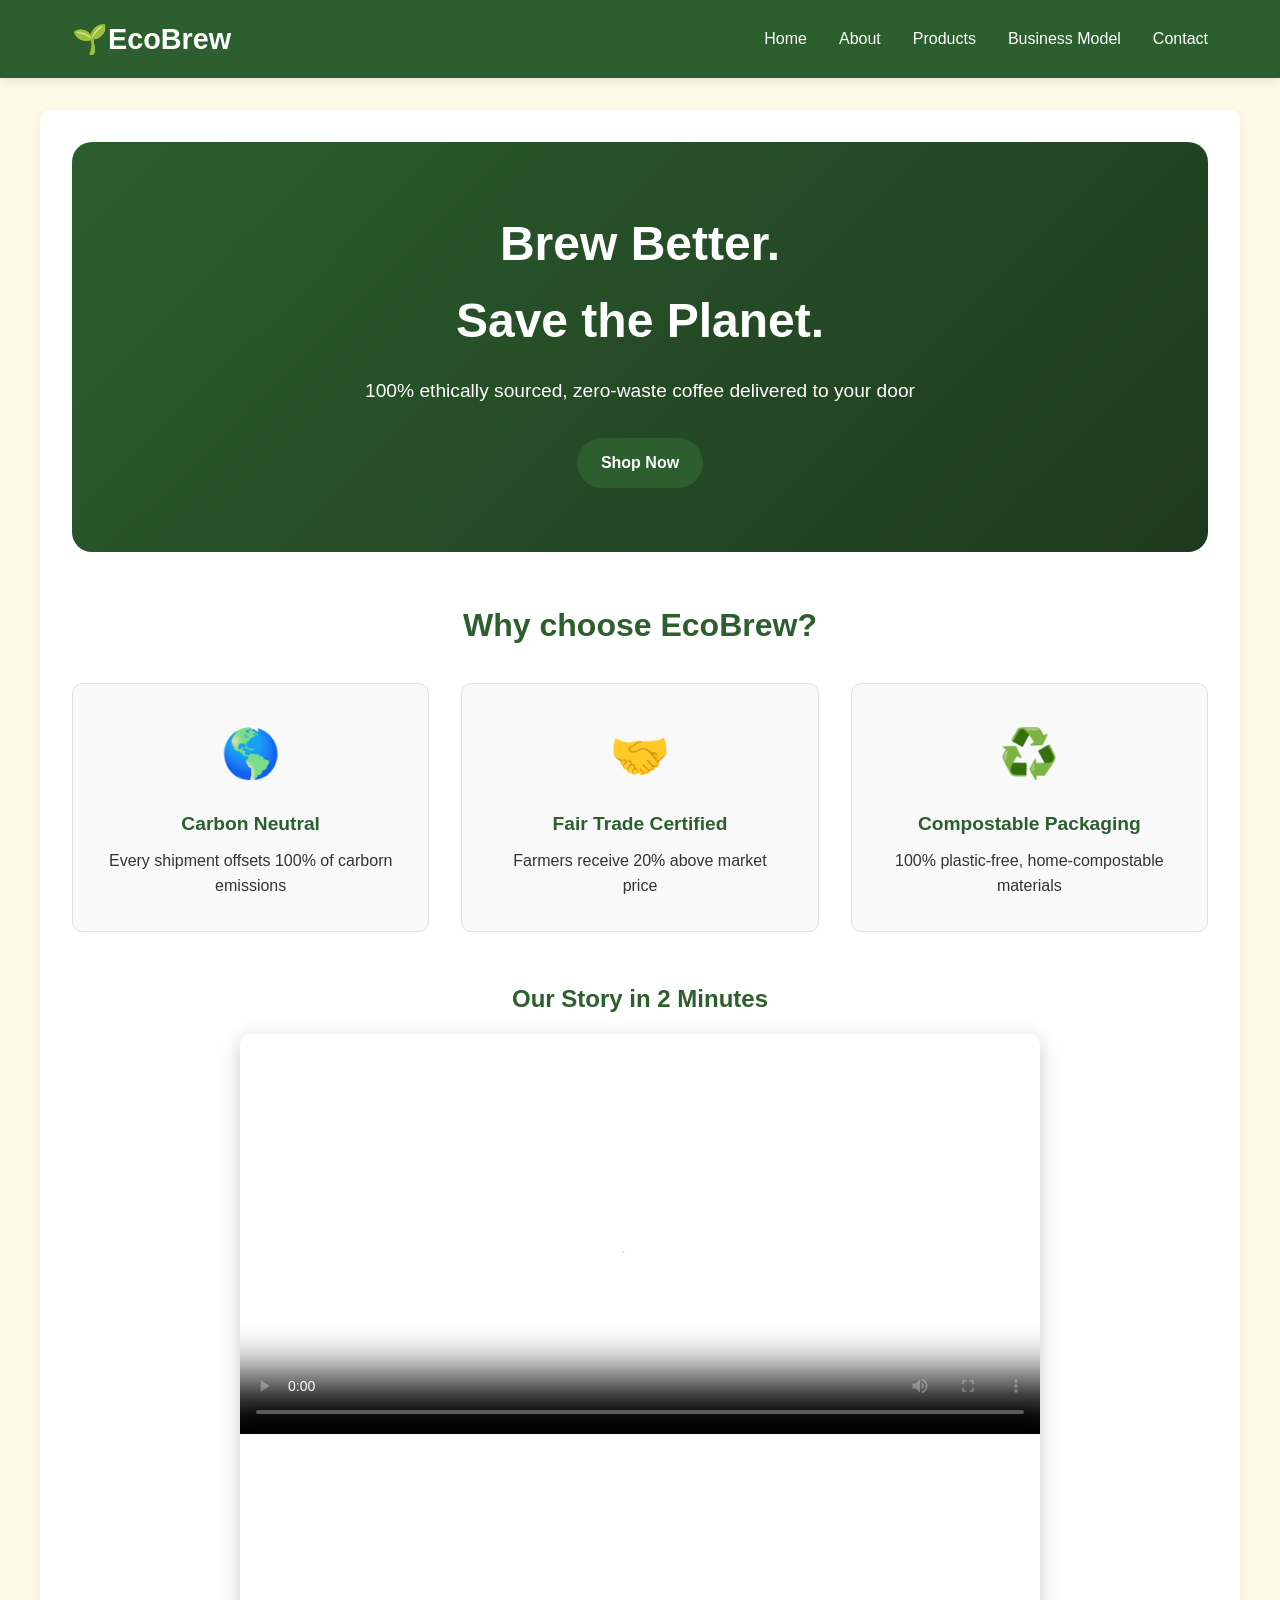
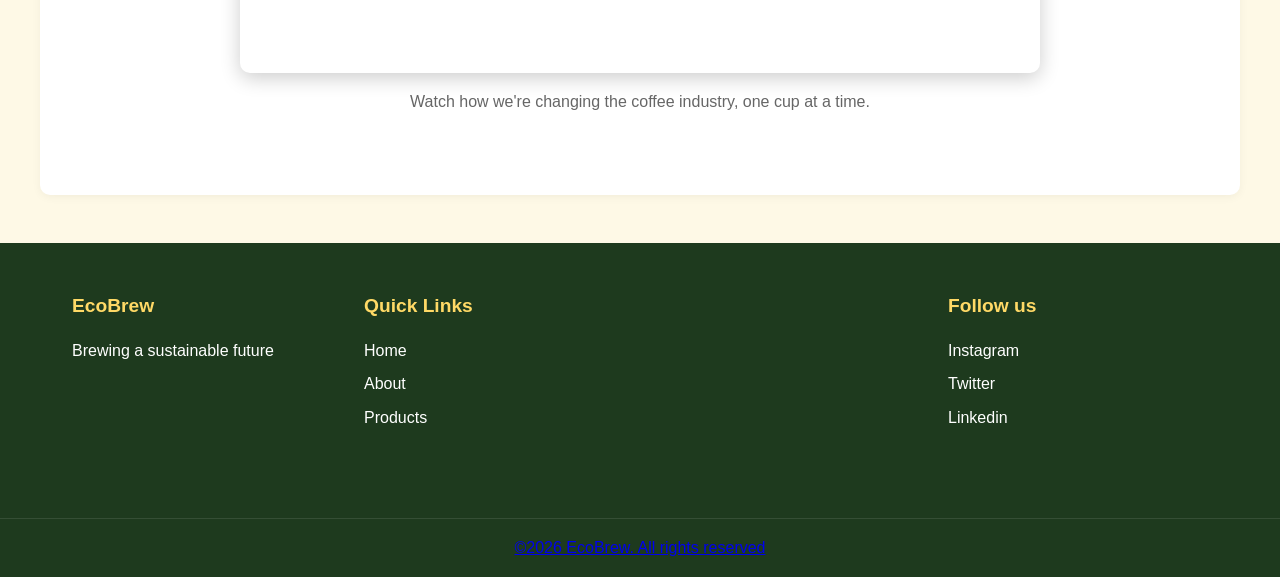
==== index.html @ 90d782c0 "Add files via upload" ====
<!DOCTYPE html>
<html>
<head>
	<meta charset="utf-8">
	<meta name="viewport" content="width=device-width, initial-scale=1">
	<title>EcoBrew-sustainable Coffee Startup</title>
	<link rel="stylesheet"href="style.css">
</head>
<body>
	<header>
		<nav>
			<div class="logo">
				<h1>🌱EcoBrew</h1>
			</div>
			<ul class="nav-links">
				<li><a href="index.html">Home</a></li>
				<li><a href="about.html">About</a></li>
				<li><a href="products.html">Products</a></li>
				<li><a href="business.html">Business Model</a></li>
				<li><a href="contact.html">Contact</a></li>

				
			</ul>	
		</nav>
	</header>
	<main>
		<section class="hero">
			<div class="hero-content">
				<h2>Brew Better.<br>Save the Planet.</h2>
				<p>100% ethically sourced, zero-waste coffee delivered to your door</p>
				<a href="products.html"class="cta-button">Shop Now</a>
				
			</div>
			
		</section>
		<section class="features">
			<h3>Why choose EcoBrew?</h3>
			<div class="features-grid">
				<div class="feature-card">
					<span class="emoji">🌎</span>
					<h4>Carbon Neutral</h4>
					<p>Every shipment offsets 100% of carborn emissions</p>
				
			</div>
			<div class="feature-card">
				<span class="emoji">🤝</span>
				<h4>Fair Trade Certified</h4>
				<p>Farmers receive 20% above market price</p>
				
			</div>
			<div class="feature-card">
				<span class="emoji">♻️</span>
				<h4>Compostable Packaging</h4>
				<p>100% plastic-free, home-compostable materials</p>
			</div>	
				
		</div>
	</section>
	<section class="featured-video">
    <h3>Our Story in 2 Minutes</h3>
    <div class="video-container">
        <video width="100%" height="auto" controls poster="images/video-poster.jpg">
            <source src="coffee-video.mp4" type="video/mp4">
            Your browser does not support the video tag.
        </video>
    </div>
    <p class="video-caption">Watch how we're changing the coffee industry, one cup at a time.</p>
</section>
</main>	
<footer>
	<div class="footer-content">
		<div class="footer-section">
			<h4>EcoBrew</h4>
			<p>Brewing a sustainable future</p>
			
		</div>
		<div class="footer-section">
			<h4>Quick Links</h4>
			<ul>
				<li><a href="index.html">Home</a></li>
				<li><a href="about.html">About</a></li>
				<li><a href="products.html">Products</li>
			</ul>
			
		</div>
		<div class="footer-section">
			<h4>Follow us</h4>
			<ul>
				<li><a href="https://instagram.com"target="-blank">Instagram</li>
				<li><a href="https://twitter.com"target="-blank">Twitter</li>
				<li><a href="https://linkedin.com"target="-blank">Linkedin</li>	

			</ul>
			
		</div>
		
	</div>
	<div class="footer-bottom">
		<p>&copy;2026 EcoBrew. All rights reserved</p> 
		
	</div>
</footer>



</body>
</html>
---- style.css ----
* {
    margin: 0;
    padding: 0;
    box-sizing: border-box;
}

body {
    font-family: 'Segoe UI', Tahoma, Geneva, Verdana, sans-serif;
    line-height: 1.6;
    color: #333;
    background-color: #fef9e6;  /* Warm cream background for ALL pages */
}

/* ---------- HEADER & NAVIGATION (Same on ALL pages) ---------- */
header {
    background-color: #2c5e2e;
    position: sticky;
    top: 0;
    z-index: 100;
    box-shadow: 0 2px 10px rgba(0,0,0,0.1);
}

nav {
    max-width: 1200px;
    margin: 0 auto;
    display: flex;
    justify-content: space-between;
    align-items: center;
    padding: 1rem 2rem;
}

.logo h1 {
    color: white;
    font-size: 1.8rem;
}

.nav-links {
    display: flex;
    list-style: none;
    gap: 2rem;
}

.nav-links a {
    color: white;
    text-decoration: none;
    font-weight: 500;
    transition: color 0.3s ease;
}

.nav-links a:hover {
    color: #ffd966;
}

/* ---------- MAIN CONTENT (Applies to ALL pages) ---------- */
main {
    max-width: 1200px;
    margin: 0 auto;
    padding: 2rem;
    min-height: 70vh;
    background-color: #ffffff;  /* White background for content area */
    border-radius: 10px;
    margin-top: 2rem;
    margin-bottom: 2rem;
    box-shadow: 0 2px 10px rgba(0,0,0,0.05);
}

/* ---------- HEADINGS (Applies to ALL pages) ---------- */
h2 {
    color: #2c5e2e;
    font-size: 2rem;
    margin-bottom: 1.5rem;
    text-align: center;
}

h3 {
    color: #2c5e2e;
    font-size: 1.5rem;
    margin-bottom: 1rem;
}

h4 {
    color: #2c5e2e;
    font-size: 1.2rem;
    margin-bottom: 0.5rem;
}

/* ---------- BUTTONS (Applies to ALL pages) ---------- */
.cta-button, .buy-button, .subscribe-button, .submit-button, .investor-button {
    display: inline-block;
    background-color: #2c5e2e;
    color: white;
    padding: 0.75rem 1.5rem;
    text-decoration: none;
    border-radius: 50px;
    font-weight: bold;
    border: none;
    cursor: pointer;
    transition: background-color 0.3s ease, transform 0.3s ease;
}

.cta-button:hover, .buy-button:hover, .subscribe-button:hover, .submit-button:hover, .investor-button:hover {
    background-color: #1e3a1e;
    transform: scale(1.05);
}

/* ---------- HOME PAGE STYLES ---------- */

/* Hero Section */
.hero {
    background: linear-gradient(135deg, #2c5e2e 0%, #1e3a1e 100%);
    border-radius: 20px;
    padding: 4rem 2rem;
    text-align: center;
    color: white;
    margin-bottom: 3rem;
}

.hero-content h2 {
    color: white;
    font-size: 3rem;
    margin-bottom: 1rem;
}

.hero-content p {
    font-size: 1.2rem;
    margin-bottom: 2rem;
}

/* Features Section */
.features {
    margin-bottom: 3rem;
}

.features h3 {
    text-align: center;
    font-size: 2rem;
    margin-bottom: 2rem;
    color: #2c5e2e;
}

.features-grid {
    display: grid;
    grid-template-columns: repeat(auto-fit, minmax(300px, 1fr));
    gap: 2rem;
}

.feature-card {
    text-align: center;
    padding: 2rem;
    background-color: #f9f9f9;
    border-radius: 10px;
    transition: transform 0.3s ease;
    border: 1px solid #e0e0e0;
}

.feature-card:hover {
    transform: translateY(-5px);
    box-shadow: 0 5px 20px rgba(0,0,0,0.1);
}

.emoji {
    font-size: 3rem;
    display: block;
    margin-bottom: 1rem;
}

/* Video Section */
.featured-video {
    text-align: center;
    margin: 3rem 0;
}

.video-container {
    position: relative;
    padding-bottom: 56.25%;
    height: 0;
    overflow: hidden;
    max-width: 800px;
    margin: 0 auto;
    border-radius: 10px;
    box-shadow: 0 5px 20px rgba(0,0,0,0.2);
}

.video-container iframe {
    position: absolute;
    top: 0;
    left: 0;
    width: 100%;
    height: 100%;
    border-radius: 10px;
}

.video-caption {
    margin-top: 1rem;
    color: #666;
}

/* ---------- ABOUT PAGE STYLES ---------- */
.story-section, .mission-section, .team-section {
    margin-bottom: 4rem;
}

.story-content {
    display: grid;
    grid-template-columns: 1fr 1fr;
    gap: 3rem;
    align-items: start;
    background-color: #f9f9f9;
    padding: 2rem;
    border-radius: 10px;
}

.story-text h3 {
    color: #2c5e2e;
    margin-bottom: 1rem;
    font-size: 1.5rem;
}

.story-text p {
    margin-bottom: 1rem;
}

.impact-list {
    list-style: none;
    margin-top: 1.5rem;
}

.impact-list li {
    margin-bottom: 0.5rem;
    padding: 0.5rem;
    background-color: #e8f5e9;
    border-radius: 5px;
}

.founder-img, .team-img {
    width: 100%;
    border-radius: 10px;
    box-shadow: 0 5px 20px rgba(0,0,0,0.1);
}

.image-caption {
    text-align: center;
    margin-top: 0.5rem;
    color: #666;
    font-style: italic;
}

.values-grid, .team-grid {
    display: grid;
    grid-template-columns: repeat(auto-fit, minmax(300px, 1fr));
    gap: 2rem;
    margin-top: 2rem;
}

.value-card {
    background-color: #f9f9f9;
    padding: 2rem;
    border-radius: 10px;
    text-align: center;
    border: 1px solid #e0e0e0;
}

.values-list {
    list-style: none;
    text-align: left;
    margin-top: 1rem;
}

.values-list li {
    margin-bottom: 0.5rem;
    padding: 0.25rem;
}

.team-member {
    text-align: center;
    background-color: #f9f9f9;
    padding: 1.5rem;
    border-radius: 10px;
}

.team-bio {
    font-size: 0.9rem;
    color: #666;
    margin-top: 0.5rem;
}

/* ---------- PRODUCTS PAGE STYLES ---------- */
.products-header {
    text-align: center;
    margin-bottom: 3rem;
}

.products-grid {
    display: grid;
    grid-template-columns: repeat(auto-fit, minmax(280px, 1fr));
    gap: 2rem;
    margin-bottom: 4rem;
}

.product-card {
    border: 1px solid #e0e0e0;
    border-radius: 10px;
    padding: 1.5rem;
    transition: transform 0.3s ease, box-shadow 0.3s ease;
    background-color: white;
}

.product-card:hover {
    transform: translateY(-5px);
    box-shadow: 0 5px 20px rgba(0,0,0,0.1);
}

.product-img {
    width: 100%;
    height: 200px;
    object-fit: cover;
    border-radius: 8px;
    margin-bottom: 1rem;
    background-color: #f0f0f0;
}

.product-description {
    color: #666;
    margin-bottom: 1rem;
    font-size: 0.9rem;
}

.product-features {
    list-style: none;
    margin-bottom: 1rem;
    font-size: 0.9rem;
}

.product-features li {
    margin-bottom: 0.25rem;
    color: #2c5e2e;
}

.pricing {
    margin-bottom: 1rem;
}

.price {
    font-size: 1.5rem;
    font-weight: bold;
    color: #2c5e2e;
}

.weight {
    color: #666;
    font-size: 0.9rem;
}

/* Pricing Table */
.pricing-table-section {
    margin-top: 3rem;
    text-align: center;
}

.pricing-table {
    width: 100%;
    max-width: 800px;
    margin: 2rem auto;
    border-collapse: collapse;
    background-color: #f9f9f9;
}

.pricing-table th,
.pricing-table td {
    padding: 1rem;
    border: 1px solid #ddd;
    text-align: center;
}

.pricing-table th {
    background-color: #2c5e2e;
    color: white;
    font-weight: bold;
}

.pricing-table tr:nth-child(even) {
    background-color: #f2f2f2;
}

/* ---------- BUSINESS PAGE STYLES ---------- */
.business-header {
    text-align: center;
    margin-bottom: 3rem;
}

.model-overview {
    display: grid;
    grid-template-columns: repeat(auto-fit, minmax(250px, 1fr));
    gap: 2rem;
    margin-bottom: 4rem;
}

.model-card {
    text-align: center;
    padding: 2rem;
    background-color: #f9f9f9;
    border-radius: 10px;
    border: 1px solid #e0e0e0;
}

.subscription-section {
    margin-bottom: 4rem;
}

.subscription-grid {
    display: grid;
    grid-template-columns: repeat(auto-fit, minmax(300px, 1fr));
    gap: 2rem;
}

.subscription-card {
    background-color: #f9f9f9;
    padding: 2rem;
    border-radius: 10px;
    text-align: center;
    position: relative;
    transition: transform 0.3s ease;
    border: 1px solid #e0e0e0;
}

.subscription-card:hover {
    transform: translateY(-5px);
}

.subscription-card.popular {
    border: 2px solid #ffd966;
    box-shadow: 0 5px 20px rgba(0,0,0,0.1);
}

.popular-badge {
    position: absolute;
    top: -12px;
    left: 50%;
    transform: translateX(-50%);
    background-color: #ffd966;
    color: #2c5e2e;
    padding: 0.25rem 1rem;
    border-radius: 20px;
    font-size: 0.85rem;
    font-weight: bold;
}

.subscription-card ul {
    list-style: none;
    margin: 1.5rem 0;
    text-align: left;
}

.subscription-card ul li {
    margin-bottom: 0.5rem;
    padding-left: 1.5rem;
    position: relative;
}

/* Impact Metrics */
.impact-section {
    margin-bottom: 3rem;
}

.metrics-grid {
    display: grid;
    grid-template-columns: repeat(auto-fit, minmax(200px, 1fr));
    gap: 2rem;
    text-align: center;
}

.metric {
    padding: 2rem;
    background: linear-gradient(135deg, #2c5e2e 0%, #1e3a1e 100%);
    border-radius: 10px;
    color: white;
}

.metric-number {
    font-size: 2.5rem;
    font-weight: bold;
    display: block;
    margin-bottom: 0.5rem;
}

/* ---------- CONTACT PAGE STYLES ---------- */
.contact-header {
    text-align: center;
    margin-bottom: 3rem;
}

.contact-container {
    display: grid;
    grid-template-columns: 1fr 1fr;
    gap: 3rem;
}

.contact-form-section, .contact-info-section {
    background-color: #f9f9f9;
    padding: 2rem;
    border-radius: 10px;
    border: 1px solid #e0e0e0;
}

.form-group {
    margin-bottom: 1rem;
}

.form-group label {
    display: block;
    margin-bottom: 0.5rem;
    font-weight: 500;
    color: #333;
}

.form-group input,
.form-group select,
.form-group textarea {
    width: 100%;
    padding: 0.75rem;
    border: 1px solid #ddd;
    border-radius: 5px;
    font-family: inherit;
    font-size: 1rem;
}

.form-group input:focus,
.form-group select:focus,
.form-group textarea:focus {
    outline: none;
    border-color: #2c5e2e;
    box-shadow: 0 0 5px rgba(44, 94, 46, 0.3);
}

.info-item {
    display: flex;
    gap: 1rem;
    margin-bottom: 2rem;
    padding-bottom: 1rem;
    border-bottom: 1px solid #e0e0e0;
}

.info-icon {
    font-size: 2rem;
}

.info-item a {
    color: #2c5e2e;
    text-decoration: none;
}

.info-item a:hover {
    text-decoration: underline;
}

.hours-note {
    font-size: 0.85rem;
    color: #666;
    margin-top: 0.25rem;
}

.investor-section, .partners-section, .social-section {
    margin-top: 2rem;
    padding-top: 1rem;
    border-top: 1px solid #e0e0e0;
}

.investor-section ul {
    margin: 1rem 0;
    padding-left: 1.5rem;
}

.investor-section li {
    margin-bottom: 0.5rem;
}

.partner-links {
    list-style: none;
    margin-top: 1rem;
}

.partner-links li {
    margin-bottom: 0.5rem;
}

.partner-links a {
    color: #2c5e2e;
    text-decoration: none;
    display: inline-block;
    padding: 0.25rem 0;
}

.partner-links a:hover {
    text-decoration: underline;
}

.social-links {
    display: flex;
    flex-wrap: wrap;
    gap: 1rem;
    margin-top: 1rem;
}

.social-links a {
    color: #2c5e2e;
    text-decoration: none;
    padding: 0.5rem 1rem;
    background-color: white;
    border-radius: 5px;
    border: 1px solid #e0e0e0;
    transition: all 0.3s ease;
}

.social-links a:hover {
    background-color: #2c5e2e;
    color: white;
    transform: translateY(-2px);
}

.small-text {
    font-size: 0.8rem;
    color: #666;
    margin-top: 0.5rem;
}

/* ---------- FOOTER (Same on ALL pages) ---------- */
footer {
    background-color: #1e3a1e;
    color: white;
    margin-top: 3rem;
}

.footer-content {
    max-width: 1200px;
    margin: 0 auto;
    display: grid;
    grid-template-columns: repeat(auto-fit, minmax(250px, 1fr));
    gap: 2rem;
    padding: 3rem 2rem;
}

.footer-section h4 {
    color: #ffd966;
    margin-bottom: 1rem;
}

.footer-section ul {
    list-style: none;
}

.footer-section ul li {
    margin-bottom: 0.5rem;
}

.footer-section a {
    color: white;
    text-decoration: none;
    transition: color 0.3s ease;
}

.footer-section a:hover {
    color: #ffd966;
}

.newsletter-form {
    display: flex;
    margin-top: 1rem;
}

.newsletter-form input {
    flex: 1;
    padding: 0.5rem;
    border: none;
    border-radius: 5px 0 0 5px;
}

.newsletter-form button {
    background-color: #ffd966;
    color: #1e3a1e;
    border: none;
    padding: 0.5rem 1rem;
    border-radius: 0 5px 5px 0;
    cursor: pointer;
    font-weight: bold;
}

.newsletter-form button:hover {
    background-color: #ffcd38;
}

.footer-bottom {
    text-align: center;
    padding: 1rem;
    border-top: 1px solid rgba(255,255,255,0.1);
}

/* ---------- RESPONSIVE DESIGN (Mobile Friendly) ---------- */
@media (max-width: 768px) {
    nav {
        flex-direction: column;
        gap: 1rem;
    }
    
    .nav-links {
        flex-wrap: wrap;
        justify-content: center;
        gap: 1rem;
    }
    
    .hero-content h2 {
        font-size: 2rem;
    }
    
    .hero-content p {
        font-size: 1rem;
    }
    
    main {
        padding: 1rem;
        margin: 1rem;
    }
    
    .features-grid {
        grid-template-columns: 1fr;
    }
    
    .story-content {
        grid-template-columns: 1fr;
    }
    
    .contact-container {
        grid-template-columns: 1fr;
    }
    
    .footer-content {
        grid-template-columns: 1fr;
        text-align: center;
    }
    
    .newsletter-form {
        flex-direction: column;
    }
    
    .newsletter-form input,
    .newsletter-form button {
        border-radius: 5px;
        margin-top: 0.5rem;
    }
    
    .social-links {
        justify-content: center;
    }
    
    .pricing-table {
        font-size: 0.8rem;
    }
    
    .pricing-table th,
    .pricing-table td {
        padding: 0.5rem;
    }
}
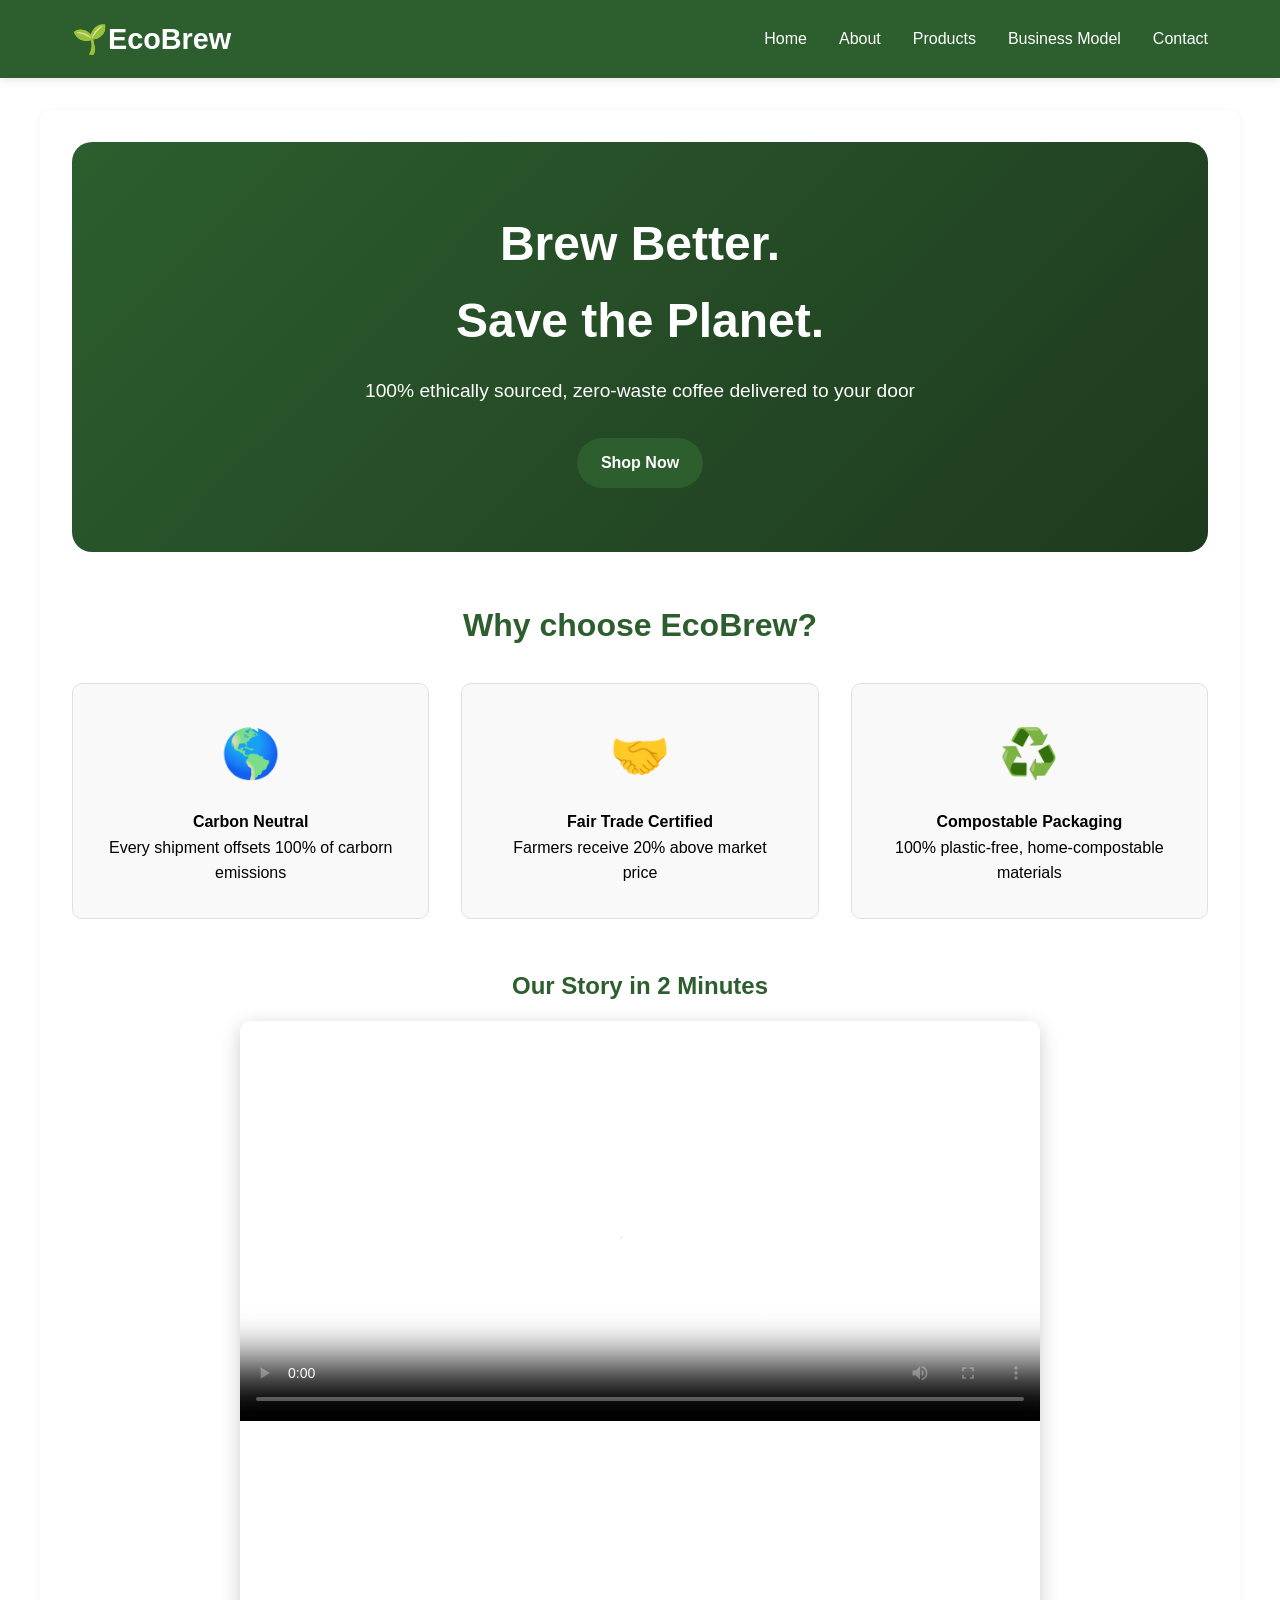
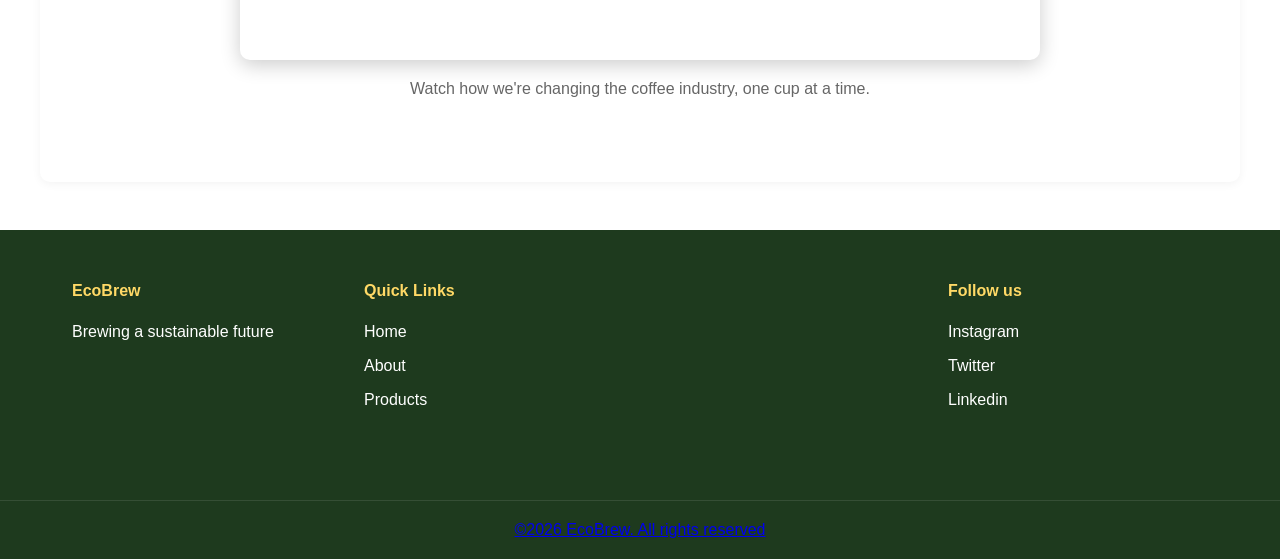
==== commit 641bf5b1: "Add files via upload" ====
--- a/index.html
+++ b/index.html
@@ -6,7 +6,7 @@
 	<title>EcoBrew-sustainable Coffee Startup</title>
 	<link rel="stylesheet"href="style.css">
 </head>
-<body>
+<body class="home-page">
 	<header>
 		<nav>
 			<div class="logo">
--- a/style.css
+++ b/style.css
@@ -1,3 +1,8 @@
+/* ========================================
+   COMPLETE CSS FOR ECOBREW WEBSITE
+   ======================================== */
+
+/* Global Styles */
 * {
     margin: 0;
     padding: 0;
@@ -7,17 +12,17 @@
 body {
     font-family: 'Segoe UI', Tahoma, Geneva, Verdana, sans-serif;
     line-height: 1.6;
-    color: #333;
-    background-color: #fef9e6;  /* Warm cream background for ALL pages */
-}
-
-/* ---------- HEADER & NAVIGATION (Same on ALL pages) ---------- */
+    min-height: 100vh;
+}
+
+/* Navigation Bar */
 header {
     background-color: #2c5e2e;
     position: sticky;
     top: 0;
     z-index: 100;
     box-shadow: 0 2px 10px rgba(0,0,0,0.1);
+    width: 100%;
 }
 
 nav {
@@ -32,39 +37,45 @@
 .logo h1 {
     color: white;
     font-size: 1.8rem;
+    margin: 0;
 }
 
 .nav-links {
     display: flex;
     list-style: none;
     gap: 2rem;
+    margin: 0;
+    padding: 0;
+}
+
+.nav-links li {
+    margin: 0;
 }
 
 .nav-links a {
     color: white;
     text-decoration: none;
     font-weight: 500;
+    font-size: 1rem;
     transition: color 0.3s ease;
+    padding: 0.5rem 0;
 }
 
 .nav-links a:hover {
     color: #ffd966;
 }
 
-/* ---------- MAIN CONTENT (Applies to ALL pages) ---------- */
+/* Main Content Area */
 main {
     max-width: 1200px;
-    margin: 0 auto;
-    padding: 2rem;
-    min-height: 70vh;
-    background-color: #ffffff;  /* White background for content area */
-    border-radius: 10px;
-    margin-top: 2rem;
-    margin-bottom: 2rem;
+    margin: 2rem auto;
+    padding: 2rem;
+    background-color: white;
+    border-radius: 10px;
     box-shadow: 0 2px 10px rgba(0,0,0,0.05);
 }
 
-/* ---------- HEADINGS (Applies to ALL pages) ---------- */
+/* Headings */
 h2 {
     color: #2c5e2e;
     font-size: 2rem;
@@ -78,13 +89,7 @@
     margin-bottom: 1rem;
 }
 
-h4 {
-    color: #2c5e2e;
-    font-size: 1.2rem;
-    margin-bottom: 0.5rem;
-}
-
-/* ---------- BUTTONS (Applies to ALL pages) ---------- */
+/* Buttons */
 .cta-button, .buy-button, .subscribe-button, .submit-button, .investor-button {
     display: inline-block;
     background-color: #2c5e2e;
@@ -95,15 +100,12 @@
     font-weight: bold;
     border: none;
     cursor: pointer;
-    transition: background-color 0.3s ease, transform 0.3s ease;
+    transition: background-color 0.3s ease;
 }
 
 .cta-button:hover, .buy-button:hover, .subscribe-button:hover, .submit-button:hover, .investor-button:hover {
     background-color: #1e3a1e;
-    transform: scale(1.05);
-}
-
-/* ---------- HOME PAGE STYLES ---------- */
+}
 
 /* Hero Section */
 .hero {
@@ -126,7 +128,7 @@
     margin-bottom: 2rem;
 }
 
-/* Features Section */
+/* Features Grid */
 .features {
     margin-bottom: 3rem;
 }
@@ -195,11 +197,95 @@
     color: #666;
 }
 
-/* ---------- ABOUT PAGE STYLES ---------- */
-.story-section, .mission-section, .team-section {
+/* Products Grid */
+.products-grid {
+    display: grid;
+    grid-template-columns: repeat(auto-fit, minmax(280px, 1fr));
+    gap: 2rem;
     margin-bottom: 4rem;
 }
 
+.product-card {
+    border: 1px solid #e0e0e0;
+    border-radius: 10px;
+    padding: 1.5rem;
+    transition: transform 0.3s ease;
+    background-color: white;
+}
+
+.product-card:hover {
+    transform: translateY(-5px);
+    box-shadow: 0 5px 20px rgba(0,0,0,0.1);
+}
+
+.product-img {
+    width: 100%;
+    height: 200px;
+    object-fit: cover;
+    border-radius: 8px;
+    margin-bottom: 1rem;
+    background-color: #f0f0f0;
+}
+
+.product-description {
+    color: #666;
+    margin-bottom: 1rem;
+    font-size: 0.9rem;
+}
+
+.product-features {
+    list-style: none;
+    margin-bottom: 1rem;
+    font-size: 0.9rem;
+}
+
+.product-features li {
+    margin-bottom: 0.25rem;
+    color: #2c5e2e;
+}
+
+.pricing {
+    margin-bottom: 1rem;
+}
+
+.price {
+    font-size: 1.5rem;
+    font-weight: bold;
+    color: #2c5e2e;
+}
+
+.weight {
+    color: #666;
+    font-size: 0.9rem;
+}
+
+/* Pricing Table */
+.pricing-table {
+    width: 100%;
+    max-width: 800px;
+    margin: 2rem auto;
+    border-collapse: collapse;
+    background-color: #f9f9f9;
+}
+
+.pricing-table th,
+.pricing-table td {
+    padding: 1rem;
+    border: 1px solid #ddd;
+    text-align: center;
+}
+
+.pricing-table th {
+    background-color: #2c5e2e;
+    color: white;
+    font-weight: bold;
+}
+
+.pricing-table tr:nth-child(even) {
+    background-color: #f2f2f2;
+}
+
+/* About Page Styles */
 .story-content {
     display: grid;
     grid-template-columns: 1fr 1fr;
@@ -208,16 +294,6 @@
     background-color: #f9f9f9;
     padding: 2rem;
     border-radius: 10px;
-}
-
-.story-text h3 {
-    color: #2c5e2e;
-    margin-bottom: 1rem;
-    font-size: 1.5rem;
-}
-
-.story-text p {
-    margin-bottom: 1rem;
 }
 
 .impact-list {
@@ -232,19 +308,6 @@
     border-radius: 5px;
 }
 
-.founder-img, .team-img {
-    width: 100%;
-    border-radius: 10px;
-    box-shadow: 0 5px 20px rgba(0,0,0,0.1);
-}
-
-.image-caption {
-    text-align: center;
-    margin-top: 0.5rem;
-    color: #666;
-    font-style: italic;
-}
-
 .values-grid, .team-grid {
     display: grid;
     grid-template-columns: repeat(auto-fit, minmax(300px, 1fr));
@@ -257,18 +320,6 @@
     padding: 2rem;
     border-radius: 10px;
     text-align: center;
-    border: 1px solid #e0e0e0;
-}
-
-.values-list {
-    list-style: none;
-    text-align: left;
-    margin-top: 1rem;
-}
-
-.values-list li {
-    margin-bottom: 0.5rem;
-    padding: 0.25rem;
 }
 
 .team-member {
@@ -278,133 +329,19 @@
     border-radius: 10px;
 }
 
-.team-bio {
-    font-size: 0.9rem;
-    color: #666;
-    margin-top: 0.5rem;
-}
-
-/* ---------- PRODUCTS PAGE STYLES ---------- */
-.products-header {
-    text-align: center;
-    margin-bottom: 3rem;
-}
-
-.products-grid {
-    display: grid;
-    grid-template-columns: repeat(auto-fit, minmax(280px, 1fr));
+/* Business Page Styles */
+.model-overview {
+    display: grid;
+    grid-template-columns: repeat(auto-fit, minmax(250px, 1fr));
     gap: 2rem;
     margin-bottom: 4rem;
 }
 
-.product-card {
-    border: 1px solid #e0e0e0;
-    border-radius: 10px;
-    padding: 1.5rem;
-    transition: transform 0.3s ease, box-shadow 0.3s ease;
-    background-color: white;
-}
-
-.product-card:hover {
-    transform: translateY(-5px);
-    box-shadow: 0 5px 20px rgba(0,0,0,0.1);
-}
-
-.product-img {
-    width: 100%;
-    height: 200px;
-    object-fit: cover;
-    border-radius: 8px;
-    margin-bottom: 1rem;
-    background-color: #f0f0f0;
-}
-
-.product-description {
-    color: #666;
-    margin-bottom: 1rem;
-    font-size: 0.9rem;
-}
-
-.product-features {
-    list-style: none;
-    margin-bottom: 1rem;
-    font-size: 0.9rem;
-}
-
-.product-features li {
-    margin-bottom: 0.25rem;
-    color: #2c5e2e;
-}
-
-.pricing {
-    margin-bottom: 1rem;
-}
-
-.price {
-    font-size: 1.5rem;
-    font-weight: bold;
-    color: #2c5e2e;
-}
-
-.weight {
-    color: #666;
-    font-size: 0.9rem;
-}
-
-/* Pricing Table */
-.pricing-table-section {
-    margin-top: 3rem;
-    text-align: center;
-}
-
-.pricing-table {
-    width: 100%;
-    max-width: 800px;
-    margin: 2rem auto;
-    border-collapse: collapse;
-    background-color: #f9f9f9;
-}
-
-.pricing-table th,
-.pricing-table td {
-    padding: 1rem;
-    border: 1px solid #ddd;
-    text-align: center;
-}
-
-.pricing-table th {
-    background-color: #2c5e2e;
-    color: white;
-    font-weight: bold;
-}
-
-.pricing-table tr:nth-child(even) {
-    background-color: #f2f2f2;
-}
-
-/* ---------- BUSINESS PAGE STYLES ---------- */
-.business-header {
-    text-align: center;
-    margin-bottom: 3rem;
-}
-
-.model-overview {
-    display: grid;
-    grid-template-columns: repeat(auto-fit, minmax(250px, 1fr));
-    gap: 2rem;
-    margin-bottom: 4rem;
-}
-
 .model-card {
     text-align: center;
     padding: 2rem;
     background-color: #f9f9f9;
     border-radius: 10px;
-    border: 1px solid #e0e0e0;
-}
-
-.subscription-section {
-    margin-bottom: 4rem;
 }
 
 .subscription-grid {
@@ -419,17 +356,10 @@
     border-radius: 10px;
     text-align: center;
     position: relative;
-    transition: transform 0.3s ease;
-    border: 1px solid #e0e0e0;
-}
-
-.subscription-card:hover {
-    transform: translateY(-5px);
 }
 
 .subscription-card.popular {
     border: 2px solid #ffd966;
-    box-shadow: 0 5px 20px rgba(0,0,0,0.1);
 }
 
 .popular-badge {
@@ -454,12 +384,6 @@
 .subscription-card ul li {
     margin-bottom: 0.5rem;
     padding-left: 1.5rem;
-    position: relative;
-}
-
-/* Impact Metrics */
-.impact-section {
-    margin-bottom: 3rem;
 }
 
 .metrics-grid {
@@ -483,12 +407,7 @@
     margin-bottom: 0.5rem;
 }
 
-/* ---------- CONTACT PAGE STYLES ---------- */
-.contact-header {
-    text-align: center;
-    margin-bottom: 3rem;
-}
-
+/* Contact Page Styles */
 .contact-container {
     display: grid;
     grid-template-columns: 1fr 1fr;
@@ -499,7 +418,6 @@
     background-color: #f9f9f9;
     padding: 2rem;
     border-radius: 10px;
-    border: 1px solid #e0e0e0;
 }
 
 .form-group {
@@ -510,7 +428,6 @@
     display: block;
     margin-bottom: 0.5rem;
     font-weight: 500;
-    color: #333;
 }
 
 .form-group input,
@@ -521,15 +438,6 @@
     border: 1px solid #ddd;
     border-radius: 5px;
     font-family: inherit;
-    font-size: 1rem;
-}
-
-.form-group input:focus,
-.form-group select:focus,
-.form-group textarea:focus {
-    outline: none;
-    border-color: #2c5e2e;
-    box-shadow: 0 0 5px rgba(44, 94, 46, 0.3);
 }
 
 .info-item {
@@ -549,31 +457,6 @@
     text-decoration: none;
 }
 
-.info-item a:hover {
-    text-decoration: underline;
-}
-
-.hours-note {
-    font-size: 0.85rem;
-    color: #666;
-    margin-top: 0.25rem;
-}
-
-.investor-section, .partners-section, .social-section {
-    margin-top: 2rem;
-    padding-top: 1rem;
-    border-top: 1px solid #e0e0e0;
-}
-
-.investor-section ul {
-    margin: 1rem 0;
-    padding-left: 1.5rem;
-}
-
-.investor-section li {
-    margin-bottom: 0.5rem;
-}
-
 .partner-links {
     list-style: none;
     margin-top: 1rem;
@@ -586,12 +469,6 @@
 .partner-links a {
     color: #2c5e2e;
     text-decoration: none;
-    display: inline-block;
-    padding: 0.25rem 0;
-}
-
-.partner-links a:hover {
-    text-decoration: underline;
 }
 
 .social-links {
@@ -608,22 +485,9 @@
     background-color: white;
     border-radius: 5px;
     border: 1px solid #e0e0e0;
-    transition: all 0.3s ease;
-}
-
-.social-links a:hover {
-    background-color: #2c5e2e;
-    color: white;
-    transform: translateY(-2px);
-}
-
-.small-text {
-    font-size: 0.8rem;
-    color: #666;
-    margin-top: 0.5rem;
-}
-
-/* ---------- FOOTER (Same on ALL pages) ---------- */
+}
+
+/* Footer */
 footer {
     background-color: #1e3a1e;
     color: white;
@@ -655,46 +519,19 @@
 .footer-section a {
     color: white;
     text-decoration: none;
-    transition: color 0.3s ease;
 }
 
 .footer-section a:hover {
     color: #ffd966;
 }
 
-.newsletter-form {
-    display: flex;
-    margin-top: 1rem;
-}
-
-.newsletter-form input {
-    flex: 1;
-    padding: 0.5rem;
-    border: none;
-    border-radius: 5px 0 0 5px;
-}
-
-.newsletter-form button {
-    background-color: #ffd966;
-    color: #1e3a1e;
-    border: none;
-    padding: 0.5rem 1rem;
-    border-radius: 0 5px 5px 0;
-    cursor: pointer;
-    font-weight: bold;
-}
-
-.newsletter-form button:hover {
-    background-color: #ffcd38;
-}
-
 .footer-bottom {
     text-align: center;
     padding: 1rem;
     border-top: 1px solid rgba(255,255,255,0.1);
 }
 
-/* ---------- RESPONSIVE DESIGN (Mobile Friendly) ---------- */
+/* Responsive */
 @media (max-width: 768px) {
     nav {
         flex-direction: column;
@@ -711,52 +548,14 @@
         font-size: 2rem;
     }
     
-    .hero-content p {
-        font-size: 1rem;
-    }
-    
-    main {
-        padding: 1rem;
-        margin: 1rem;
-    }
-    
-    .features-grid {
+    .contact-container {
         grid-template-columns: 1fr;
     }
     
     .story-content {
         grid-template-columns: 1fr;
     }
-    
-    .contact-container {
-        grid-template-columns: 1fr;
-    }
-    
-    .footer-content {
-        grid-template-columns: 1fr;
-        text-align: center;
-    }
-    
-    .newsletter-form {
-        flex-direction: column;
-    }
-    
-    .newsletter-form input,
-    .newsletter-form button {
-        border-radius: 5px;
-        margin-top: 0.5rem;
-    }
-    
-    .social-links {
-        justify-content: center;
-    }
-    
-    .pricing-table {
-        font-size: 0.8rem;
-    }
-    
-    .pricing-table th,
-    .pricing-table td {
-        padding: 0.5rem;
-    }
-}+}
+
+
+
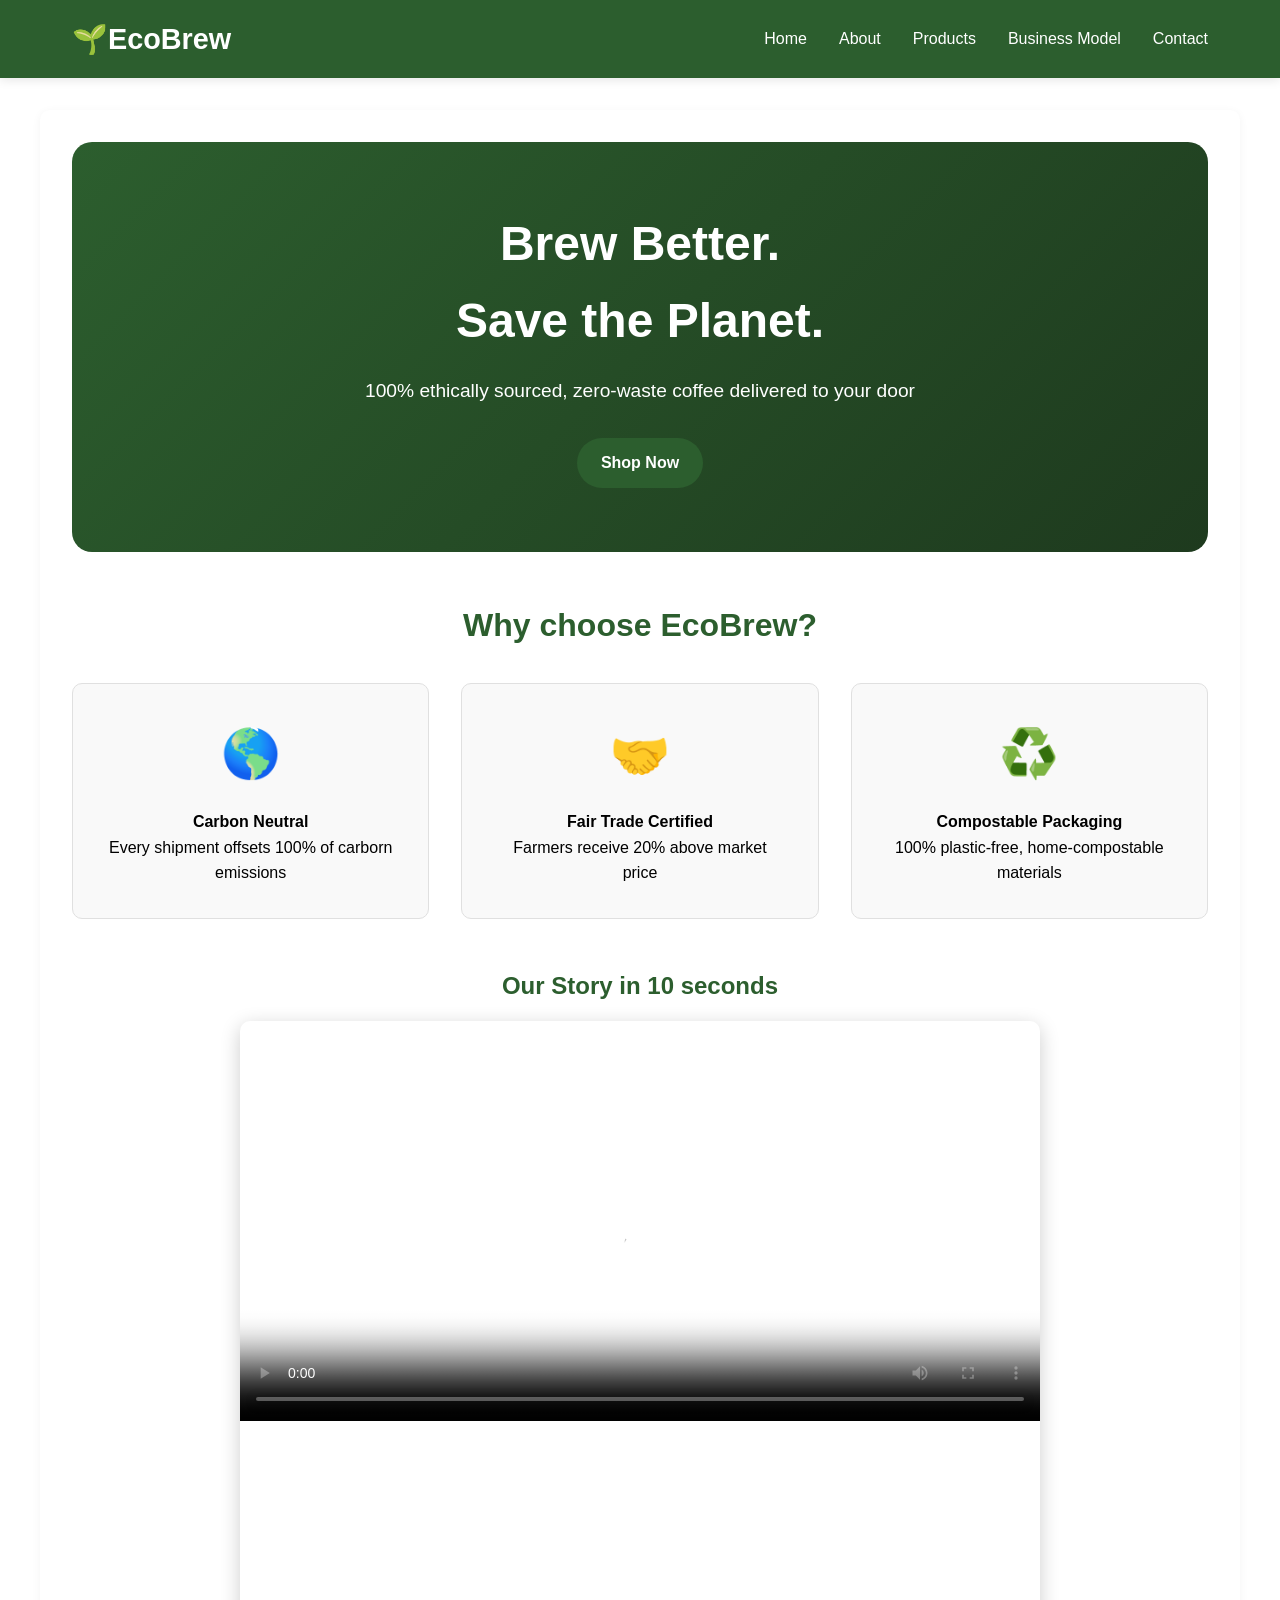
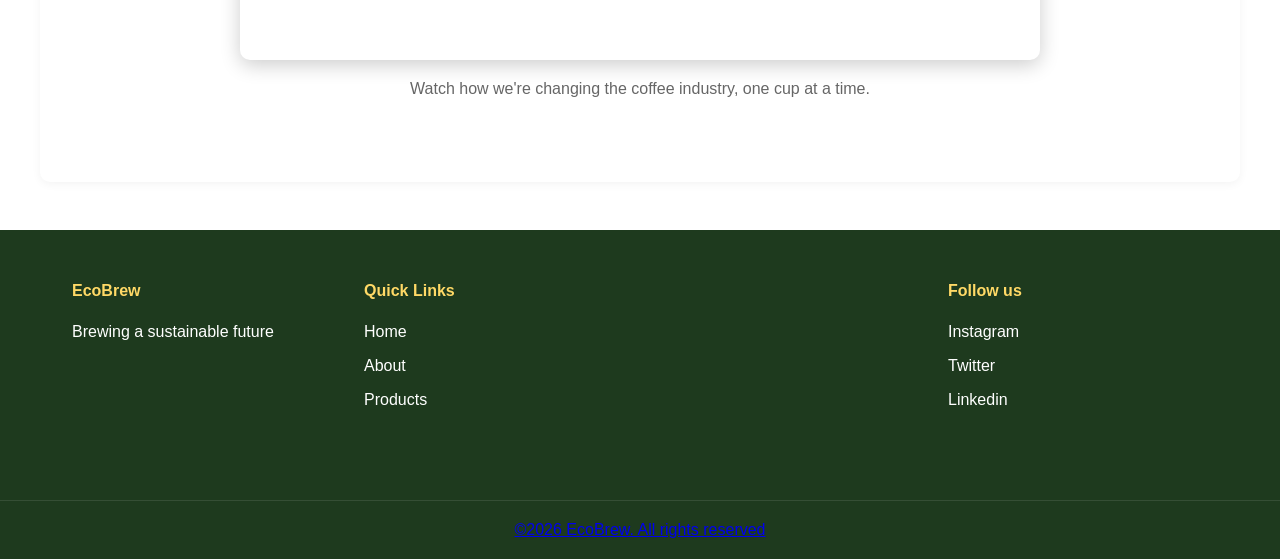
==== commit 438b0d1a: "Update index.html" ====
--- a/index.html
+++ b/index.html
@@ -57,7 +57,7 @@
 		</div>
 	</section>
 	<section class="featured-video">
-    <h3>Our Story in 2 Minutes</h3>
+    <h3>Our Story in 10 seconds</h3>
     <div class="video-container">
         <video width="100%" height="auto" controls poster="images/video-poster.jpg">
             <source src="coffee-video.mp4" type="video/mp4">
@@ -104,4 +104,4 @@
 
 
 </body>
-</html>+</html>
